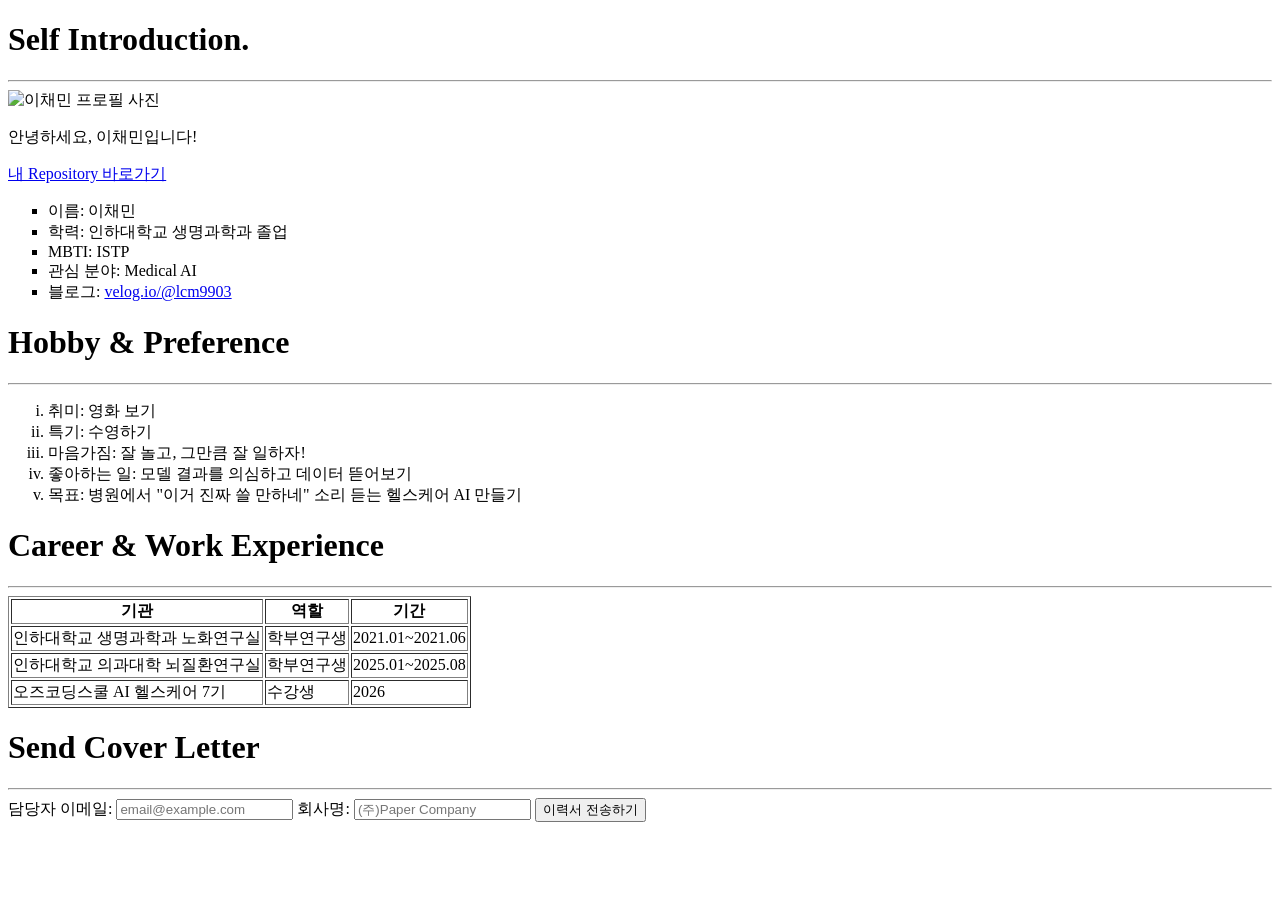
==== HTML_CSS/day2/resume.html @ 8ce48d30 "html" ====
<!DOCTYPE html>
<html lang="ko">
<head>
    <meta charset="UTF-8">
    <title>이채민 프로필</title>
</head>
<body>
    <h1>Self Introduction.</h1>
    <hr>
    <img src="profile.jpg" alt="이채민 프로필 사진" width="200" height="200">
    <p>안녕하세요, 이채민입니다!</p>
    <a href="https://github.com/lcm9903" target="_blank">내 Repository 바로가기</a>
    <ul type="square">
        <li>이름: 이채민</li>
        <li>학력: 인하대학교 생명과학과 졸업</li>
        <li>MBTI: ISTP</li>
        <li>관심 분야: Medical AI</li>
        <li>블로그: <a href="https://velog.io/@lcm9903/posts" target="_blank">velog.io/@lcm9903</a></li>
    </ul>

    <h1>Hobby &amp; Preference</h1>
    <hr>
    <ol type="i">
        <li>취미: 영화 보기</li>
        <li>특기: 수영하기</li>
        <li>마음가짐: 잘 놀고, 그만큼 잘 일하자!</li>
        <li>좋아하는 일: 모델 결과를 의심하고 데이터 뜯어보기</li>
        <li>목표: 병원에서 "이거 진짜 쓸 만하네" 소리 듣는 헬스케어 AI 만들기</li>
    </ol>

    <h1>Career &amp; Work Experience</h1>
    <hr>
    <table border="1">
        <tr>
            <th>기관</th>
            <th>역할</th>
            <th>기간</th>
        </tr>
        <tr>
            <td>인하대학교 생명과학과 노화연구실</td>
            <td>학부연구생</td>
            <td>2021.01~2021.06</td>
        </tr>
        <tr>
            <td>인하대학교 의과대학 뇌질환연구실</td>
            <td>학부연구생</td>
            <td>2025.01~2025.08</td>
        </tr>
        <tr>
            <td>오즈코딩스쿨 AI 헬스케어 7기</td>
            <td>수강생</td>
            <td>2026</td>
        </tr>
    </table>

    <h1>Send Cover Letter</h1>
    <hr>
    <form>
        <label for="email">담당자 이메일:</label>
        <input type="email" id="email" name="email" placeholder="email@example.com">
        <label for="company">회사명:</label>
        <input type="text" id="company" name="company" placeholder="(주)Paper Company">
        <button type="submit">이력서 전송하기</button>
    </form>
</body>
</html>
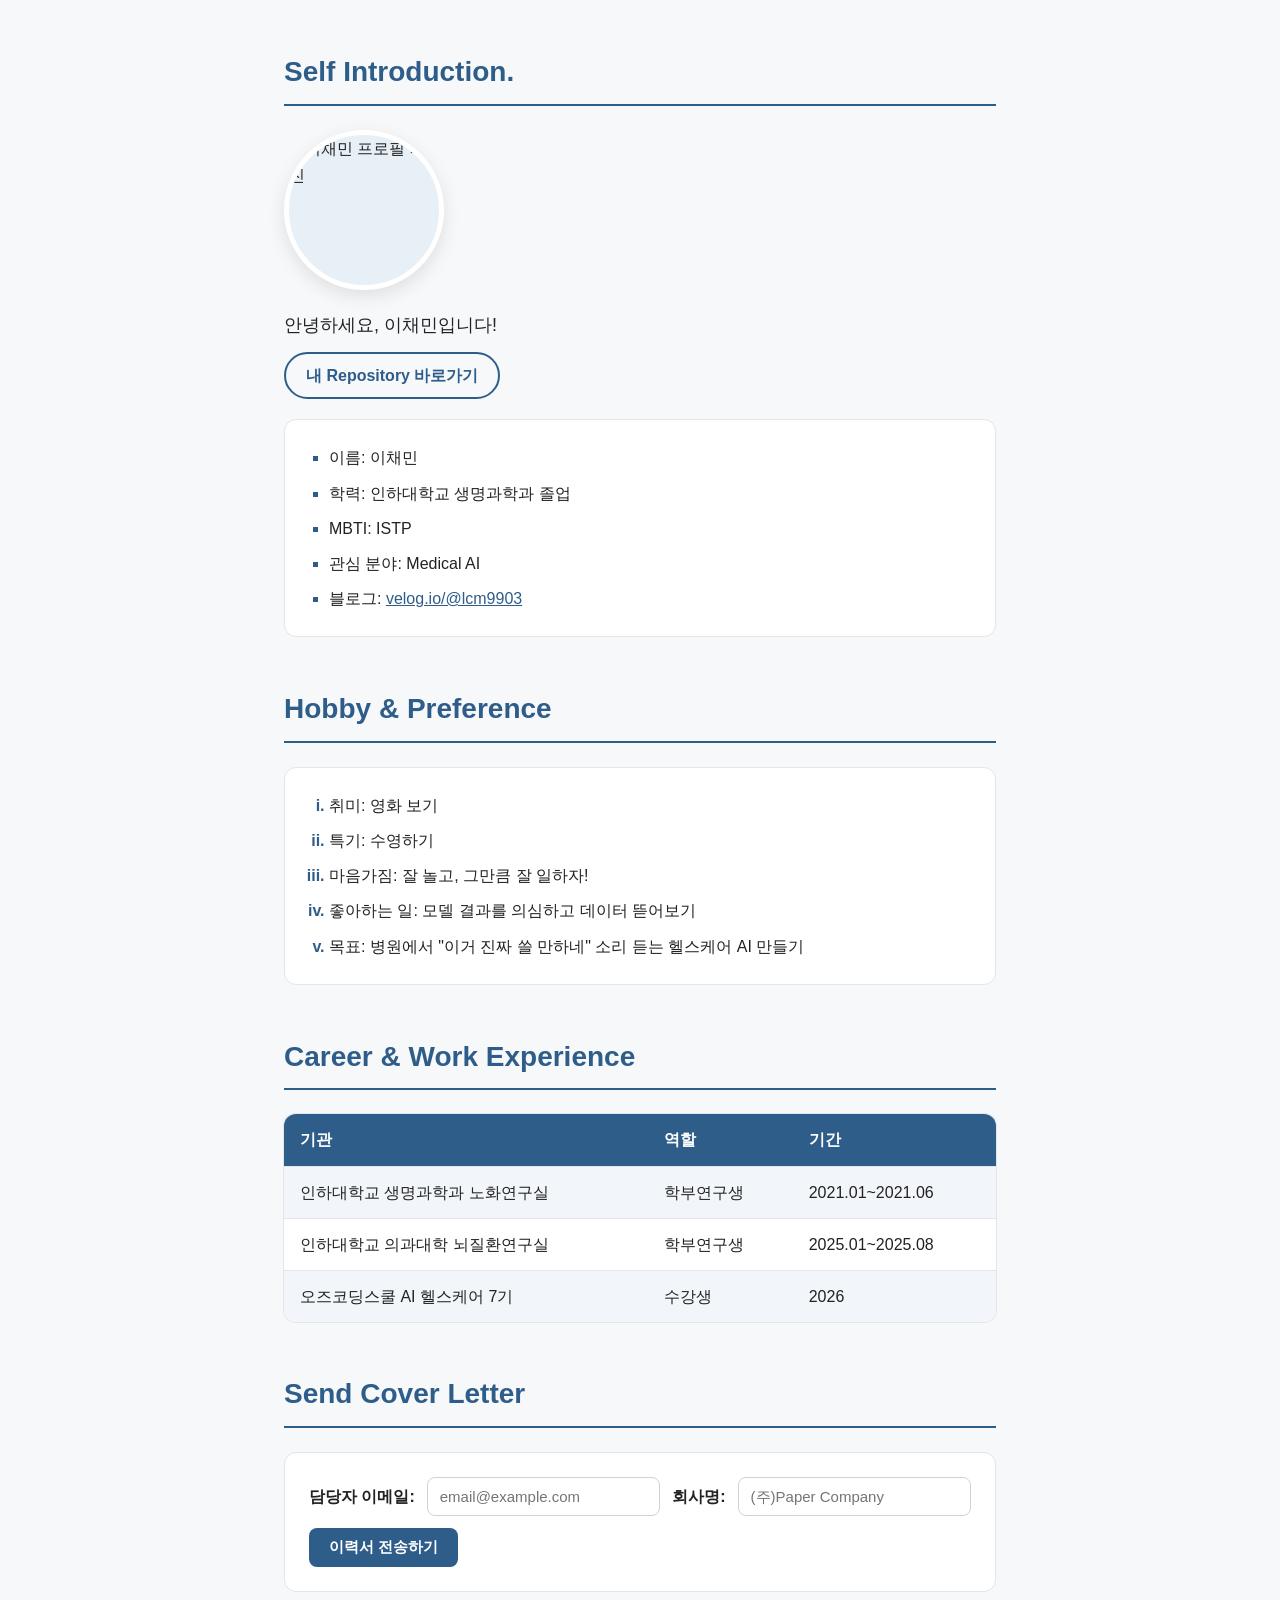
==== commit 605fd9bd: "html" ====
--- a/HTML_CSS/day2/resume.html
+++ b/HTML_CSS/day2/resume.html
@@ -1,6 +1,7 @@
 <!DOCTYPE html>
 <html lang="ko">
 <head>
+    <link rel="stylesheet" href="resume_style.css">
     <meta charset="UTF-8">
     <title>이채민 프로필</title>
 </head>
--- a/HTML_CSS/day2/resume_style.css
+++ b/HTML_CSS/day2/resume_style.css
@@ -0,0 +1,231 @@
+/* =========================================
+   1. 기본 설정
+   ========================================= */
+* {
+    margin: 0;
+    padding: 0;
+    box-sizing: border-box;
+}
+
+body {
+    max-width: 760px;
+    margin: 0 auto;                 /* 본문 가운데 정렬 */
+    padding: 48px 24px;
+    font-family: "Apple SD Gothic Neo", "Malgun Gothic", sans-serif;
+    font-size: 16px;
+    line-height: 1.7;
+    color: #222;
+    background-color: #f7f8fa;
+}
+
+/* =========================================
+   2. 제목과 구분선
+   ========================================= */
+h1 {
+    font-size: 28px;
+    font-weight: 700;
+    color: #2f5d8a;
+    margin-top: 48px;
+}
+
+h1:first-of-type {
+    margin-top: 0;
+}
+
+hr {
+    border: none;
+    border-top: 2px solid #2f5d8a;
+    margin: 8px 0 24px;
+}
+
+/* =========================================
+   3. Self Introduction
+   ========================================= */
+img {
+    display: block;
+    width: 160px;
+    height: 160px;
+    object-fit: cover;
+    border-radius: 50%;             /* 원형 사진 */
+    border: 5px solid #fff;
+    box-shadow: 0 6px 18px rgba(0, 0, 0, 0.1);
+    background-color: #e8f0f7;
+    margin-bottom: 20px;
+}
+
+p {
+    font-size: 18px;
+    margin-bottom: 12px;
+}
+
+a {
+    display: inline-block;
+    margin-bottom: 20px;
+    padding: 8px 20px;
+    border: 2px solid #2f5d8a;
+    border-radius: 999px;
+    font-weight: 700;
+    color: #2f5d8a;
+    text-decoration: none;
+    transition: background-color 0.2s, color 0.2s;
+}
+
+a:hover {
+    background-color: #2f5d8a;
+    color: #fff;
+}
+
+/* 목록 안의 블로그 링크는 버튼이 아닌 일반 링크로 */
+li a {
+    display: inline;
+    margin: 0;
+    padding: 0;
+    border: none;
+    font-weight: 400;
+    text-decoration: underline;
+}
+
+li a:hover {
+    background-color: transparent;
+    color: #234a6f;
+}
+
+/* =========================================
+   4. 목록 (ul, ol) - 카드 형태
+   ========================================= */
+ul,
+ol {
+    background-color: #fff;
+    border: 1px solid #e2e5ea;
+    border-radius: 12px;
+    padding: 20px 24px 20px 44px;   /* 왼쪽은 글머리표 공간 */
+}
+
+li {
+    padding: 4px 0;
+}
+
+li::marker {
+    color: #2f5d8a;
+    font-weight: 700;
+}
+
+/* =========================================
+   5. Career 표
+   ========================================= */
+table {
+    width: 100%;
+    border-collapse: collapse;      /* 칸 사이 이중선 제거 */
+    border: none;
+    background-color: #fff;
+    border-radius: 12px;
+    overflow: hidden;
+    box-shadow: 0 0 0 1px #e2e5ea;
+}
+
+th,
+td {
+    padding: 12px 16px;
+    text-align: left;
+    border: none;                   /* HTML border="1"의 검은 선 제거 */
+    border-bottom: 1px solid #e2e5ea;
+}
+
+th {
+    background-color: #2f5d8a;
+    color: #fff;
+    font-weight: 700;
+}
+
+tr:last-child td {
+    border-bottom: none;
+}
+
+tr:nth-child(even) td {
+    background-color: #f2f6fa;      /* 줄무늬 */
+}
+
+/* =========================================
+   6. Send Cover Letter 폼
+   ========================================= */
+form {
+    display: flex;
+    flex-wrap: wrap;
+    align-items: center;
+    gap: 12px;
+    padding: 24px;
+    background-color: #fff;
+    border: 1px solid #e2e5ea;
+    border-radius: 12px;
+}
+
+label {
+    font-weight: 700;
+}
+
+input {
+    flex: 1;                        /* 남는 공간을 나눠 가짐 */
+    min-width: 160px;
+    padding: 10px 12px;
+    font-size: 15px;
+    border: 1px solid #ccd3db;
+    border-radius: 8px;
+}
+
+input:focus {
+    outline: none;
+    border-color: #2f5d8a;
+    box-shadow: 0 0 0 3px rgba(47, 93, 138, 0.15);
+}
+
+button {
+    padding: 10px 20px;
+    font-size: 15px;
+    font-weight: 700;
+    color: #fff;
+    background-color: #2f5d8a;
+    border: none;
+    border-radius: 8px;
+    cursor: pointer;
+    transition: background-color 0.2s;
+}
+
+button:hover {
+    background-color: #234a6f;
+}
+
+/* =========================================
+   7. 반응형 (모바일 600px 이하)
+   ========================================= */
+@media (max-width: 600px) {
+    body {
+        padding: 32px 16px;
+    }
+
+    h1 {
+        font-size: 22px;
+    }
+
+    img {
+        margin: 0 auto 20px;        /* 사진 가운데 */
+    }
+
+    p {
+        font-size: 16px;
+    }
+
+    th,
+    td {
+        padding: 10px 8px;
+        font-size: 14px;
+    }
+
+    form {
+        flex-direction: column;     /* 세로로 쌓기 */
+        align-items: stretch;
+    }
+
+    button {
+        width: 100%;
+    }
+}
